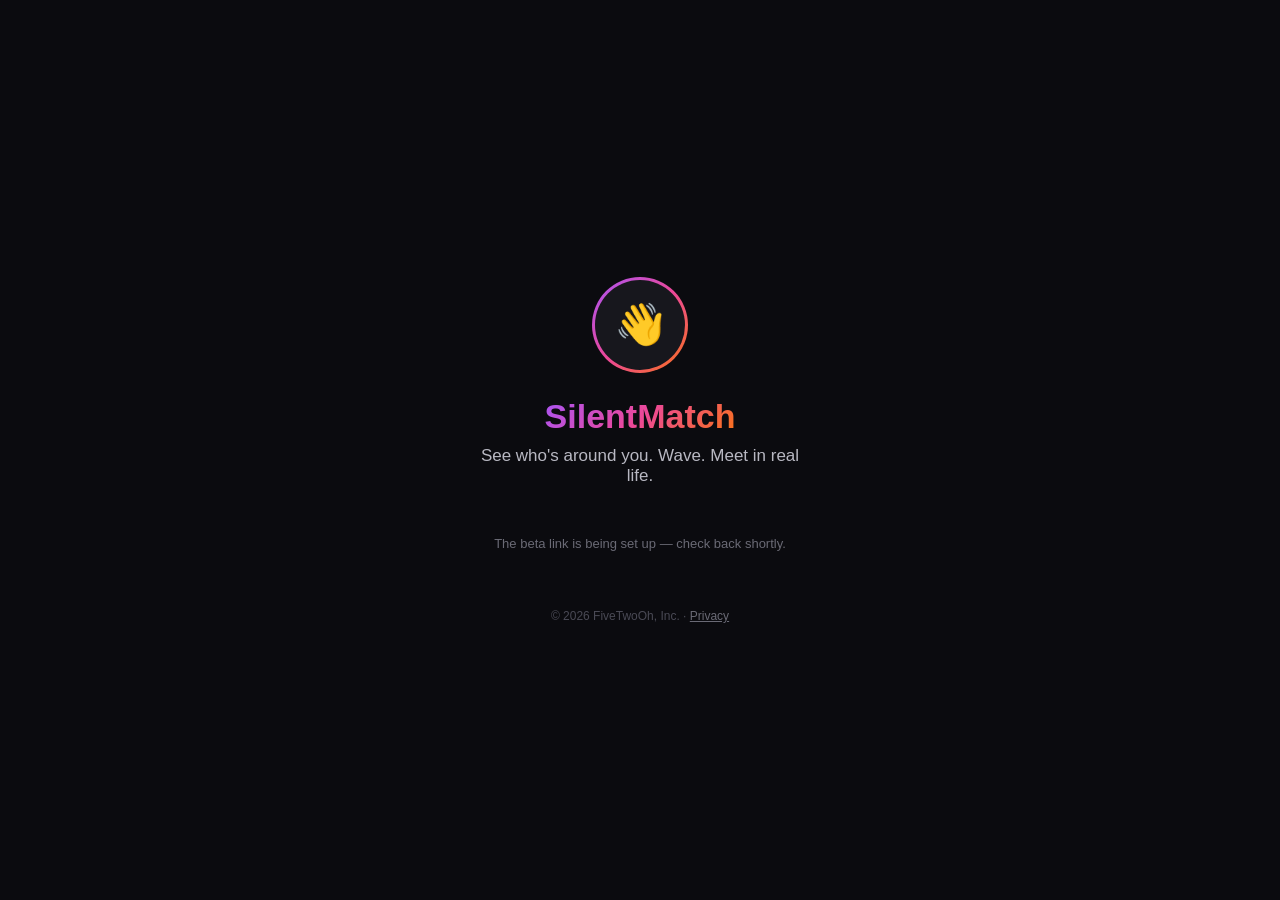
==== download/index.html @ 4519e64e "Add permanent /download landing page for QR codes Single URL for flyers/QRs that survives the App St" ====
<!DOCTYPE html>
<html lang="en">
<head>
  <meta charset="UTF-8">
  <meta name="viewport" content="width=device-width, initial-scale=1">
  <title>Get SilentMatch</title>
  <meta name="description" content="Download SilentMatch — connect with people around you, in real life.">
  <style>
    * { margin: 0; padding: 0; box-sizing: border-box; }
    body {
      font-family: -apple-system, BlinkMacSystemFont, "Segoe UI", Roboto, sans-serif;
      background: #0b0b0f;
      color: #fff;
      min-height: 100vh;
      display: flex;
      flex-direction: column;
      align-items: center;
      justify-content: center;
      padding: 24px;
      text-align: center;
    }
    .logo-ring {
      width: 96px; height: 96px;
      border-radius: 50%;
      padding: 3px;
      background: linear-gradient(135deg, #a855f7, #ec4899, #f97316);
      margin-bottom: 24px;
    }
    .logo-inner {
      width: 100%; height: 100%;
      border-radius: 50%;
      background: #17171d;
      display: flex; align-items: center; justify-content: center;
      font-size: 40px;
    }
    h1 {
      font-size: 34px;
      font-weight: 800;
      background: linear-gradient(135deg, #a855f7, #ec4899, #f97316);
      -webkit-background-clip: text;
      background-clip: text;
      -webkit-text-fill-color: transparent;
      margin-bottom: 10px;
    }
    .tagline { font-size: 17px; color: #b8b8c2; margin-bottom: 40px; max-width: 320px; }
    .btn {
      display: block;
      width: 100%;
      max-width: 320px;
      padding: 16px 24px;
      border-radius: 14px;
      font-size: 17px;
      font-weight: 700;
      text-decoration: none;
      margin-bottom: 14px;
    }
    .btn-primary { background: #fff; color: #0b0b0f; }
    .btn-secondary { background: rgba(255,255,255,0.1); color: #fff; border: 1px solid rgba(255,255,255,0.25); font-weight: 600; }
    .hint { font-size: 13px; color: #6a6a75; margin-top: 8px; max-width: 320px; line-height: 1.5; }
    .hidden { display: none; }
    footer { margin-top: 56px; font-size: 12px; color: #4a4a55; }
    footer a { color: #6a6a75; }
  </style>
</head>
<body>
  <div class="logo-ring"><div class="logo-inner">👋</div></div>
  <h1>SilentMatch</h1>
  <p class="tagline">See who's around you. Wave. Meet in real life.</p>

  <a id="appstore-btn" class="btn btn-primary hidden" href="#">Download on the App&nbsp;Store</a>
  <a id="testflight-btn" class="btn btn-primary" href="#">Join the Beta on TestFlight</a>
  <p id="testflight-hint" class="hint">You'll need Apple's free TestFlight app — the link walks you through it. Takes about a minute.</p>

  <footer>&copy; 2026 FiveTwoOh, Inc. · <a href="/privacy.html">Privacy</a></footer>

  <script>
    // ── EDIT THESE TWO LINES TO CONTROL THE PAGE ─────────────────────────────
    // Before App Store approval: leave APP_STORE_URL null, set TESTFLIGHT_URL
    // to the public TestFlight invite link from App Store Connect.
    // After approval: set APP_STORE_URL. Keep TESTFLIGHT_URL to also show a
    // beta button, or set it to null to hide TestFlight entirely.
    var APP_STORE_URL = null;
    var TESTFLIGHT_URL = "REPLACE_WITH_TESTFLIGHT_PUBLIC_LINK";
    // ─────────────────────────────────────────────────────────────────────────

    var asBtn = document.getElementById('appstore-btn');
    var tfBtn = document.getElementById('testflight-btn');
    var tfHint = document.getElementById('testflight-hint');

    if (APP_STORE_URL) {
      asBtn.href = APP_STORE_URL;
      asBtn.classList.remove('hidden');
      tfBtn.classList.remove('btn-primary');
      tfBtn.classList.add('btn-secondary');
    }
    if (TESTFLIGHT_URL && TESTFLIGHT_URL.indexOf('REPLACE_WITH') !== 0) {
      tfBtn.href = TESTFLIGHT_URL;
      if (APP_STORE_URL) tfBtn.textContent = 'Or try the beta on TestFlight';
    } else {
      tfBtn.classList.add('hidden');
      tfHint.textContent = APP_STORE_URL ? '' : 'The beta link is being set up — check back shortly.';
    }
  </script>
</body>
</html>
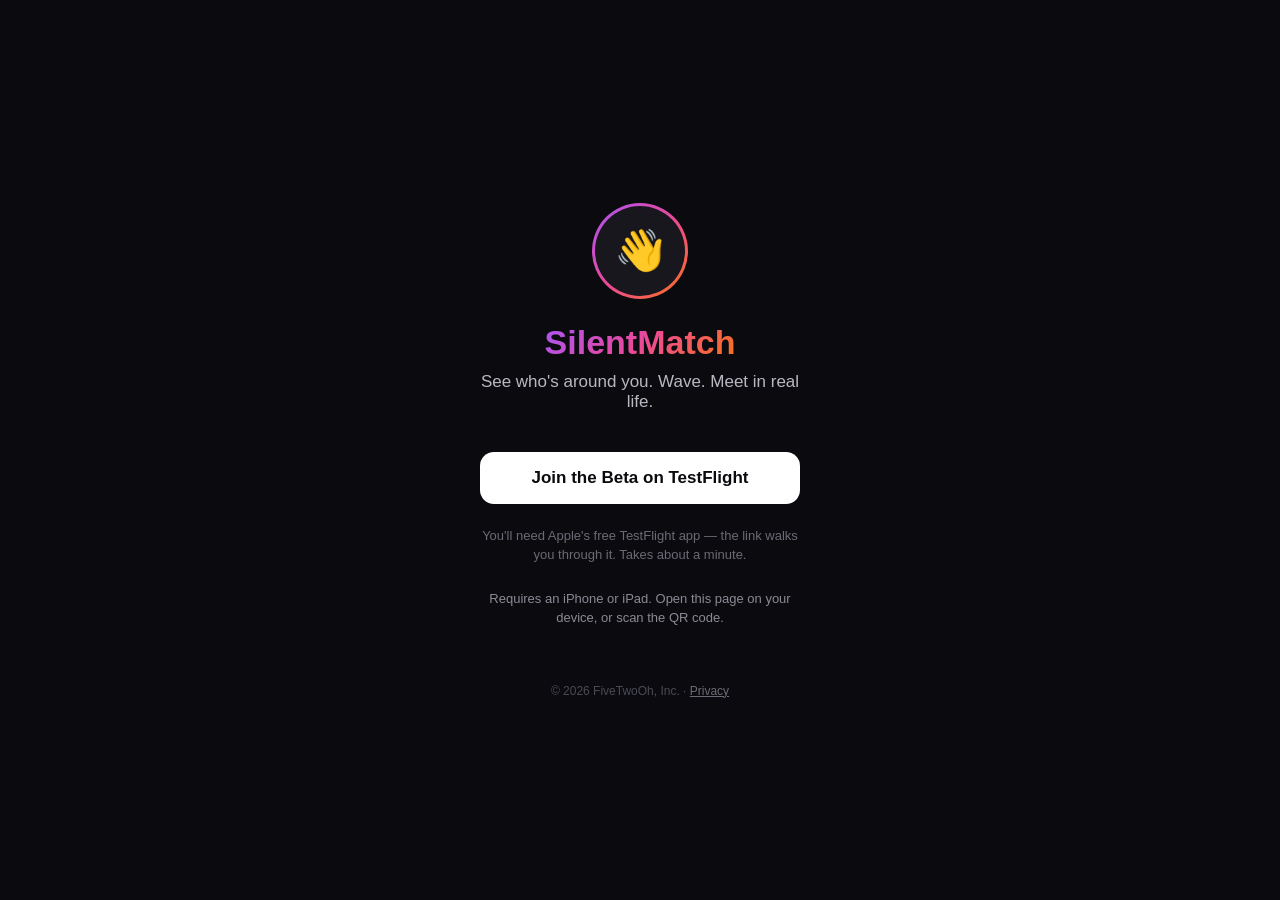
==== commit 27b34828: "Wire /download to TestFlight; add homepage Get SilentMatch CTA - /download: set TESTFLIGHT_URL to li" ====
--- a/download/index.html
+++ b/download/index.html
@@ -57,10 +57,36 @@
     .btn-primary { background: #fff; color: #0b0b0f; }
     .btn-secondary { background: rgba(255,255,255,0.1); color: #fff; border: 1px solid rgba(255,255,255,0.25); font-weight: 600; }
     .hint { font-size: 13px; color: #6a6a75; margin-top: 8px; max-width: 320px; line-height: 1.5; }
+    .requirement { font-size: 13px; color: #8a8a95; margin-top: 24px; max-width: 320px; line-height: 1.5; }
     .hidden { display: none; }
     footer { margin-top: 56px; font-size: 12px; color: #4a4a55; }
     footer a { color: #6a6a75; }
   </style>
+  <script>
+    // ── EDIT THESE TWO LINES TO CONTROL THE PAGE ─────────────────────────────
+    // Before App Store approval: leave APP_STORE_URL null, set TESTFLIGHT_URL
+    // to the public TestFlight invite link from App Store Connect.
+    // After approval: set APP_STORE_URL. Keep TESTFLIGHT_URL to also show a
+    // beta button, or set it to null to hide TestFlight entirely.
+    var APP_STORE_URL = null;
+    var TESTFLIGHT_URL = "https://testflight.apple.com/join/29x967Cg";
+    // ─────────────────────────────────────────────────────────────────────────
+
+    // Inline pre-render redirect: if we're on an iPhone/iPad and an App Store
+    // URL is set, jump straight to it; otherwise jump to TestFlight. This runs
+    // in <head> so the branded page never flashes for the target device.
+    (function () {
+      var ua = navigator.userAgent || "";
+      var isIPhone = /iPhone|iPod/i.test(ua);
+      // iPadOS 13+ reports as Mac; detect via touch points.
+      var isIPad = /iPad/i.test(ua) ||
+                   (/Macintosh/i.test(ua) && typeof navigator.maxTouchPoints === "number" && navigator.maxTouchPoints > 1);
+      var dest = APP_STORE_URL || TESTFLIGHT_URL;
+      if ((isIPhone || isIPad) && dest && dest.indexOf("REPLACE_WITH") !== 0) {
+        window.location.replace(dest);
+      }
+    })();
+  </script>
 </head>
 <body>
   <div class="logo-ring"><div class="logo-inner">👋</div></div>
@@ -70,19 +96,11 @@
   <a id="appstore-btn" class="btn btn-primary hidden" href="#">Download on the App&nbsp;Store</a>
   <a id="testflight-btn" class="btn btn-primary" href="#">Join the Beta on TestFlight</a>
   <p id="testflight-hint" class="hint">You'll need Apple's free TestFlight app — the link walks you through it. Takes about a minute.</p>
+  <p class="requirement">Requires an iPhone or iPad. Open this page on your device, or scan the QR code.</p>
 
   <footer>&copy; 2026 FiveTwoOh, Inc. · <a href="/privacy.html">Privacy</a></footer>
 
   <script>
-    // ── EDIT THESE TWO LINES TO CONTROL THE PAGE ─────────────────────────────
-    // Before App Store approval: leave APP_STORE_URL null, set TESTFLIGHT_URL
-    // to the public TestFlight invite link from App Store Connect.
-    // After approval: set APP_STORE_URL. Keep TESTFLIGHT_URL to also show a
-    // beta button, or set it to null to hide TestFlight entirely.
-    var APP_STORE_URL = null;
-    var TESTFLIGHT_URL = "REPLACE_WITH_TESTFLIGHT_PUBLIC_LINK";
-    // ─────────────────────────────────────────────────────────────────────────
-
     var asBtn = document.getElementById('appstore-btn');
     var tfBtn = document.getElementById('testflight-btn');
     var tfHint = document.getElementById('testflight-hint');
@@ -98,7 +116,7 @@
       if (APP_STORE_URL) tfBtn.textContent = 'Or try the beta on TestFlight';
     } else {
       tfBtn.classList.add('hidden');
-      tfHint.textContent = APP_STORE_URL ? '' : 'The beta link is being set up — check back shortly.';
+      tfHint.textContent = APP_STORE_URL ? '' : 'Available soon — check back shortly.';
     }
   </script>
 </body>
